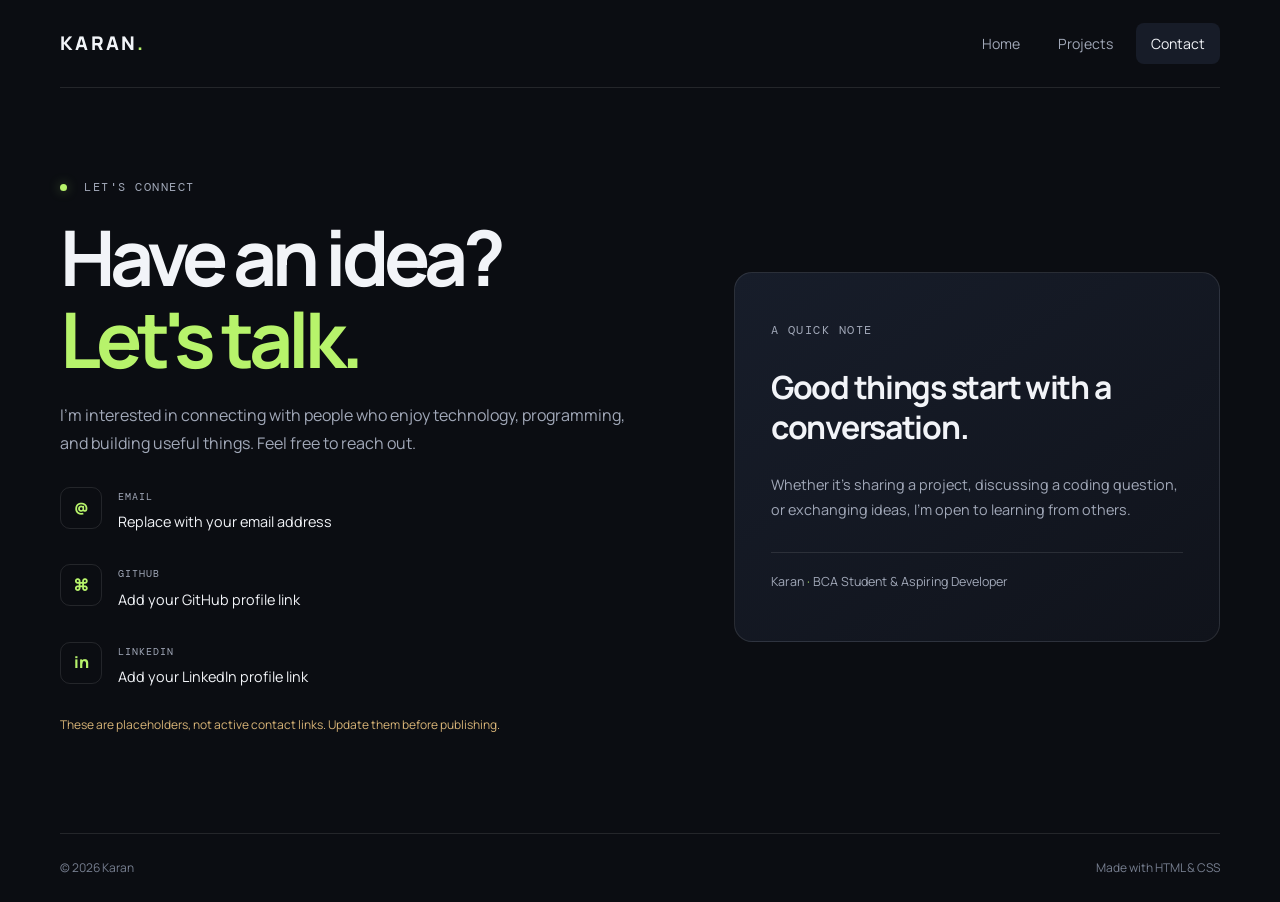
==== contact.html @ 8335778f "Add files via upload" ====
<!DOCTYPE html>
<html lang="en">
<head>
  <meta charset="UTF-8">
  <meta name="viewport" content="width=device-width, initial-scale=1.0">
  <meta name="description" content="Contact Karan about programming, technology, and projects.">
  <title>Karan | Contact</title>
  <link rel="stylesheet" href="style.css">
</head>
<body>
  <header class="site-header">
    <a class="brand" href="index.html">KARAN<span>.</span></a>
    <nav aria-label="Main navigation">
      <a href="index.html">Home</a>
      <a href="projects.html">Projects</a>
      <a class="active" href="contact.html">Contact</a>
    </nav>
  </header>

  <main class="page-wrap inner-page contact-layout">
    <section class="contact-copy">
      <p class="eyebrow"><span class="status-dot"></span> LET'S CONNECT</p>
      <h1>Have an idea?<br><span>Let's talk.</span></h1>
      <p class="page-lead">I'm interested in connecting with people who enjoy technology, programming, and building useful things. Feel free to reach out.</p>
      <div class="contact-detail"><span class="detail-icon">@</span><div><small>EMAIL</small><p>Replace with your email address</p></div></div>
      <div class="contact-detail"><span class="detail-icon">⌘</span><div><small>GITHUB</small><p>Add your GitHub profile link</p></div></div>
      <div class="contact-detail"><span class="detail-icon">in</span><div><small>LINKEDIN</small><p>Add your LinkedIn profile link</p></div></div>
      <p class="contact-warning">These are placeholders, not active contact links. Update them before publishing.</p>
    </section>
    <aside class="contact-panel">
      <p class="eyebrow">A QUICK NOTE</p>
      <h2>Good things start with a conversation.</h2>
      <p>Whether it's sharing a project, discussing a coding question, or exchanging ideas, I'm open to learning from others.</p>
      <div class="panel-line"></div>
      <p class="panel-signoff">Karan <span>·</span> BCA Student & Aspiring Developer</p>
    </aside>
  </main>

  <footer class="footer page-wrap"><span>© 2026 Karan</span><span>Made with HTML & CSS</span></footer>
</body>
</html>
---- style.css ----
@import url('https://fonts.googleapis.com/css2?family=DM+Mono:wght@400;500&family=Manrope:wght@400;500;600;700;800&display=swap');

:root {
  --bg: #0b0d12;
  --panel: #121620;
  --panel-light: #171c28;
  --text: #f2f4f8;
  --muted: #a1a8b8;
  --accent: #b7f36b;
  --line: rgba(255,255,255,.1);
}
* { box-sizing: border-box; }
html { scroll-behavior: smooth; }
body { margin: 0; background: var(--bg); color: var(--text); font-family: 'Manrope', Arial, sans-serif; line-height: 1.7; }
a { color: inherit; text-decoration: none; }
.site-header { width: min(1160px, calc(100% - 48px)); margin: auto; min-height: 88px; display: flex; align-items: center; justify-content: space-between; border-bottom: 1px solid var(--line); }
.brand { font-size: 1.18rem; font-weight: 800; letter-spacing: .12em; }
.brand span, h1 span, h2 span { color: var(--accent); }
nav { display: flex; gap: 8px; }
nav a { color: var(--muted); font-size: .88rem; padding: 9px 15px; border-radius: 8px; transition: .2s; }
nav a:hover, nav a.active { color: var(--text); background: var(--panel-light); }
.page-wrap { width: min(1160px, calc(100% - 48px)); margin-inline: auto; }
.hero { min-height: 650px; padding-block: 90px 80px; display: grid; grid-template-columns: 1.25fr .75fr; align-items: center; gap: 70px; }
.eyebrow { color: var(--muted); font-family: 'DM Mono', monospace; font-size: .72rem; letter-spacing: .13em; }
.status-dot { display: inline-block; width: 7px; height: 7px; border-radius: 50%; background: var(--accent); margin-right: 9px; box-shadow: 0 0 12px #b7f36b66; }
h1 { margin: 18px 0 22px; font-size: clamp(3rem, 6vw, 5.7rem); line-height: 1.07; letter-spacing: -.065em; }
.intro { max-width: 610px; color: #d2d6df; font-size: 1.02rem; }
.muted { color: var(--muted); font-size: .94rem; }
.actions { display: flex; flex-wrap: wrap; gap: 12px; margin-top: 30px; }
.button { display: inline-flex; align-items: center; gap: 12px; padding: 12px 18px; border-radius: 8px; font-weight: 700; font-size: .88rem; transition: transform .2s, background .2s; }
.button:hover { transform: translateY(-2px); }
.primary { background: var(--accent); color: #11160a; }
.primary:hover { background: #c9ff8b; }
.secondary { border: 1px solid var(--line); }
.secondary:hover { background: var(--panel-light); }
.quick-facts { display: flex; flex-wrap: wrap; gap: 30px; margin-top: 48px; padding-top: 24px; border-top: 1px solid var(--line); }
.quick-facts div { display: flex; flex-direction: column; }
.quick-facts strong { font-family: 'DM Mono', monospace; color: var(--accent); font-size: .8rem; }
.quick-facts span { color: var(--muted); font-size: .78rem; }
.profile-card { position: relative; overflow: hidden; isolation: isolate; padding: 34px; min-height: 390px; border: 1px solid var(--line); border-radius: 20px; background: linear-gradient(145deg, #171d2a, #10131b 70%); }
.orbit { position: absolute; z-index: -1; border: 1px solid #b7f36b20; border-radius: 50%; }
.orbit-one { width: 330px; height: 330px; top: -150px; right: -110px; }
.orbit-two { width: 230px; height: 230px; top: -100px; right: -60px; }
.avatar { width: 90px; height: 90px; display: grid; place-items: center; border-radius: 22px; background: var(--accent); color: #10140b; font-size: 3.3rem; font-weight: 800; letter-spacing: -.1em; }
.card-label { margin-top: 36px; color: var(--muted); font-family: 'DM Mono', monospace; font-size: .68rem; letter-spacing: .13em; }
.profile-card h2 { font-size: 1.7rem; line-height: 1.25; letter-spacing: -.04em; }
.tag-list { display: flex; flex-wrap: wrap; gap: 8px; margin-top: 18px; }
.tag-list span { border: 1px solid var(--line); border-radius: 6px; padding: 4px 9px; color: #dce1eb; font-family: 'DM Mono', monospace; font-size: .68rem; }
.card-note { color: var(--muted); font-size: .78rem; margin-top: 22px; }
.section { border-top: 1px solid var(--line); padding-block: 80px; display: grid; grid-template-columns: 1fr 1fr; gap: 80px; }
.section h2 { font-size: clamp(2.1rem, 4vw, 3.3rem); line-height: 1.15; letter-spacing: -.055em; }
.about-text { align-self: center; color: var(--muted); }
.text-link { display: inline-block; margin-top: 12px; color: var(--accent); font-weight: 700; font-size: .9rem; }
.footer { display: flex; justify-content: space-between; gap: 15px; padding-block: 24px; margin-top: 35px; border-top: 1px solid var(--line); color: #777f90; font-size: .75rem; }
.inner-page { padding-top: 78px; padding-bottom: 50px; min-height: calc(100vh - 190px); }
.inner-page > h1 { font-size: clamp(3.5rem, 8vw, 6rem); margin-bottom: 14px; }
.page-lead { max-width: 650px; color: var(--muted); font-size: 1rem; }
.project-grid { display: grid; grid-template-columns: repeat(3, 1fr); gap: 20px; margin-top: 50px; }
.project-card { overflow: hidden; border: 1px solid var(--line); border-radius: 14px; background: var(--panel); transition: transform .2s, border-color .2s; }
.project-card:hover { transform: translateY(-5px); border-color: #b7f36b66; }
.project-art { height: 185px; padding: 18px; display: flex; flex-direction: column; justify-content: space-between; }
.art-purple { background: radial-gradient(circle at 75% 20%, #6551a5, #25203f 65%); }
.art-blue { background: radial-gradient(circle at 70% 25%, #327c9b, #142c42 65%); }
.art-orange { background: radial-gradient(circle at 70% 25%, #c47a3e, #42291e 65%); }
.art-symbol { font-family: 'DM Mono', monospace; font-size: 3.5rem; font-weight: 500; color: #fff; }
.art-index { font-family: 'DM Mono', monospace; font-size: .67rem; letter-spacing: .12em; color: #ffffffb8; }
.project-body { padding: 22px; }
.project-type { color: var(--accent); font-family: 'DM Mono', monospace; font-size: .65rem; letter-spacing: .12em; }
.project-body h2 { margin: 7px 0; font-size: 1.25rem; }
.project-body > p:not(.project-type) { color: var(--muted); font-size: .84rem; }
.project-status { display: inline-block; margin-top: 20px; color: #c7ceda; font-size: .72rem; }
.honesty-note { margin-top: 28px; padding: 16px 18px; border-left: 2px solid var(--accent); background: #b7f36b0a; color: var(--muted); font-size: .82rem; }
.honesty-note strong { color: var(--text); }
.contact-layout { display: grid; grid-template-columns: 1.1fr .9fr; align-items: center; gap: 80px; }
.contact-copy h1 { font-size: clamp(3rem, 6vw, 5.4rem); }
.contact-detail { display: flex; align-items: center; gap: 16px; margin-top: 24px; }
.detail-icon { width: 42px; height: 42px; display: grid; place-items: center; border: 1px solid var(--line); border-radius: 10px; color: var(--accent); font-weight: 800; }
.contact-detail small { color: var(--muted); font-family: 'DM Mono', monospace; font-size: .65rem; letter-spacing: .1em; }
.contact-detail p { margin: 2px 0 0; font-size: .9rem; }
.contact-warning { margin-top: 25px; color: #d8b477; font-size: .75rem; }
.contact-panel { padding: 36px; border: 1px solid var(--line); border-radius: 18px; background: linear-gradient(145deg, #171d2a, #10131b); }
.contact-panel h2 { font-size: 2rem; line-height: 1.25; letter-spacing: -.04em; }
.contact-panel > p:not(.eyebrow):not(.panel-signoff) { color: var(--muted); font-size: .9rem; }
.panel-line { height: 1px; background: var(--line); margin: 30px 0 18px; }
.panel-signoff { font-size: .78rem; color: var(--muted); }
.panel-signoff span { color: var(--accent); }

@media (max-width: 850px) {
  .hero { grid-template-columns: 1fr; gap: 45px; padding-top: 65px; }
  .profile-card { max-width: 520px; }
  .project-grid { grid-template-columns: repeat(2, 1fr); }
  .contact-layout { gap: 40px; }
}
@media (max-width: 600px) {
  .site-header, .page-wrap { width: min(100% - 32px, 1160px); }
  .site-header { min-height: 76px; }
  .brand { font-size: 1rem; }
  nav { gap: 0; }
  nav a { padding: 8px 9px; font-size: .76rem; }
  .hero { padding-block: 55px 55px; min-height: auto; }
  h1 { font-size: clamp(2.8rem, 14vw, 4.3rem); }
  .quick-facts { gap: 18px; }
  .section { grid-template-columns: 1fr; gap: 15px; padding-block: 55px; }
  .project-grid, .contact-layout { grid-template-columns: 1fr; }
  .project-art { height: 165px; }
  .inner-page { padding-top: 52px; }
  .contact-panel { padding: 26px; }
  .footer { font-size: .68rem; }
}
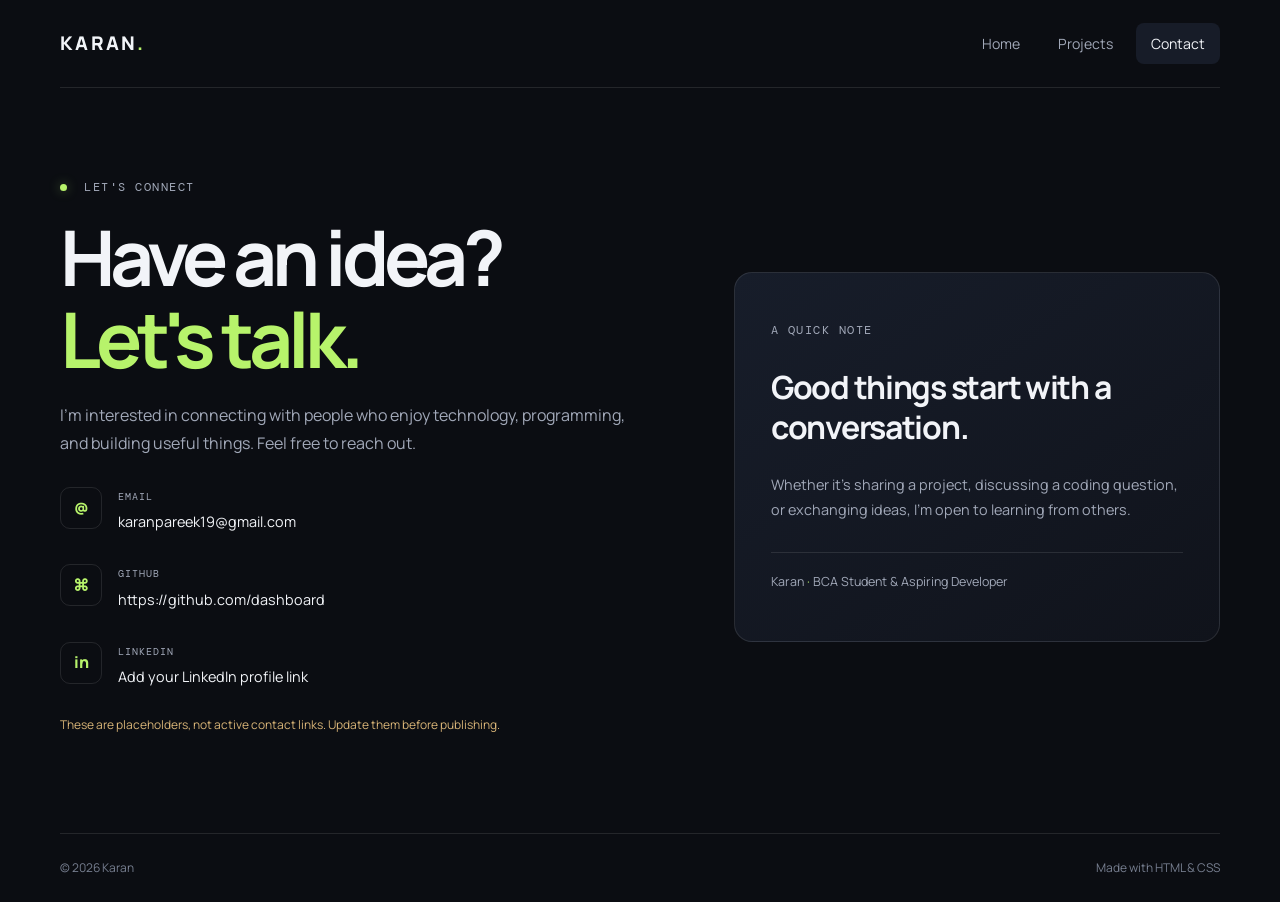
==== commit 4543423c: "Adding gmail and GitHub link Only adding link" ====
--- a/contact.html
+++ b/contact.html
@@ -22,8 +22,8 @@
       <p class="eyebrow"><span class="status-dot"></span> LET'S CONNECT</p>
       <h1>Have an idea?<br><span>Let's talk.</span></h1>
       <p class="page-lead">I'm interested in connecting with people who enjoy technology, programming, and building useful things. Feel free to reach out.</p>
-      <div class="contact-detail"><span class="detail-icon">@</span><div><small>EMAIL</small><p>Replace with your email address</p></div></div>
-      <div class="contact-detail"><span class="detail-icon">⌘</span><div><small>GITHUB</small><p>Add your GitHub profile link</p></div></div>
+      <div class="contact-detail"><span class="detail-icon">@</span><div><small>EMAIL</small><p>karanpareek19@gmail.com</p></div></div>
+      <div class="contact-detail"><span class="detail-icon">⌘</span><div><small>GITHUB</small><p>https://github.com/dashboard</p></div></div>
       <div class="contact-detail"><span class="detail-icon">in</span><div><small>LINKEDIN</small><p>Add your LinkedIn profile link</p></div></div>
       <p class="contact-warning">These are placeholders, not active contact links. Update them before publishing.</p>
     </section>
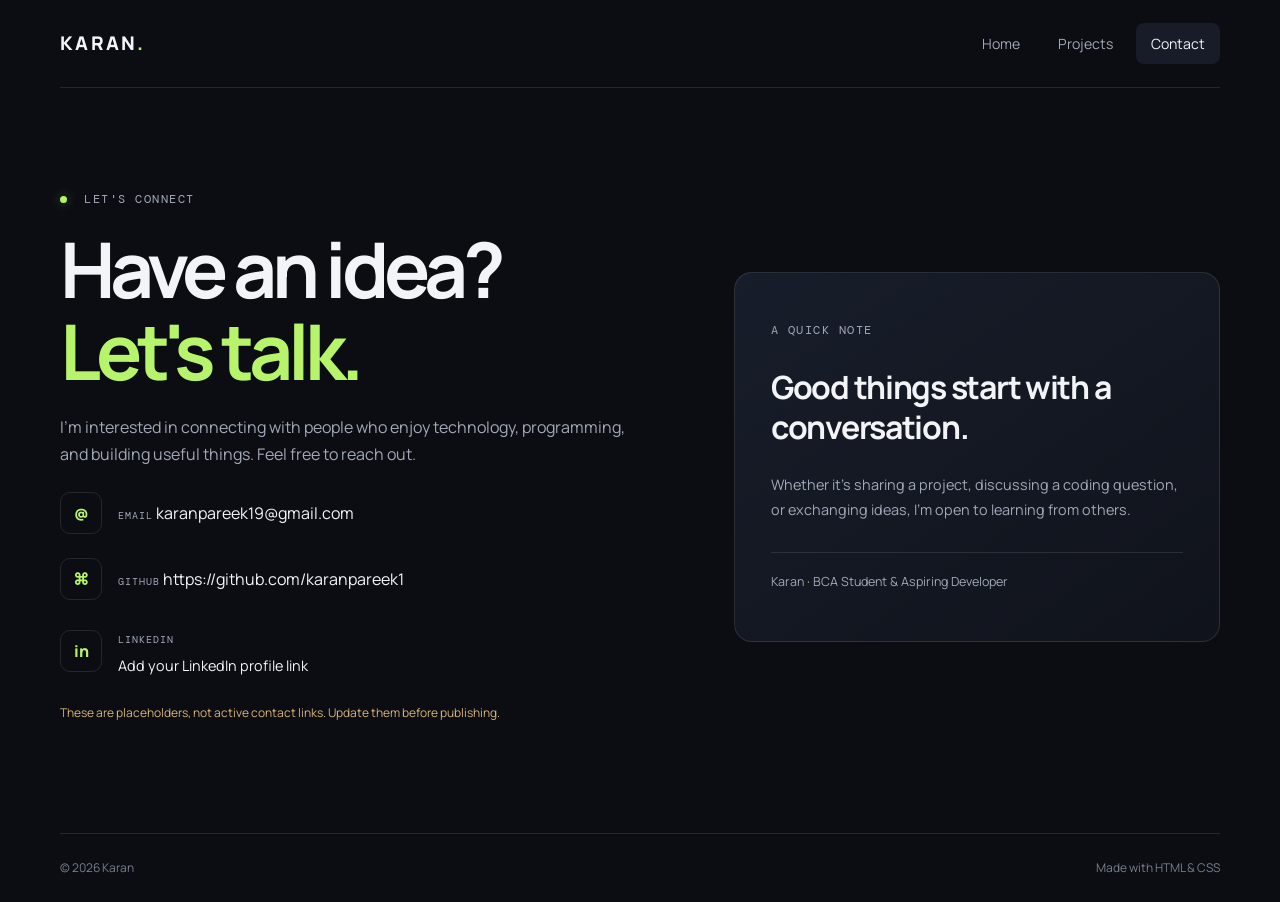
==== commit 8184b2e6: "Update contact.html" ====
--- a/contact.html
+++ b/contact.html
@@ -22,8 +22,8 @@
       <p class="eyebrow"><span class="status-dot"></span> LET'S CONNECT</p>
       <h1>Have an idea?<br><span>Let's talk.</span></h1>
       <p class="page-lead">I'm interested in connecting with people who enjoy technology, programming, and building useful things. Feel free to reach out.</p>
-      <div class="contact-detail"><span class="detail-icon">@</span><div><small>EMAIL</small><p>karanpareek19@gmail.com</p></div></div>
-      <div class="contact-detail"><span class="detail-icon">⌘</span><div><small>GITHUB</small><p>https://github.com/dashboard</p></div></div>
+      <div class="contact-detail"><span class="detail-icon">@</span><div><small>EMAIL</small>    <a href="karanpareek19@gmail.com">karanpareek19@gmail.com</a></div></div>
+      <div class="contact-detail"><span class="detail-icon">⌘</span><div><small>GITHUB</small>    <a href="https://github.com/karanpareek1">https://github.com/karanpareek1</a></div></div>
       <div class="contact-detail"><span class="detail-icon">in</span><div><small>LINKEDIN</small><p>Add your LinkedIn profile link</p></div></div>
       <p class="contact-warning">These are placeholders, not active contact links. Update them before publishing.</p>
     </section>
